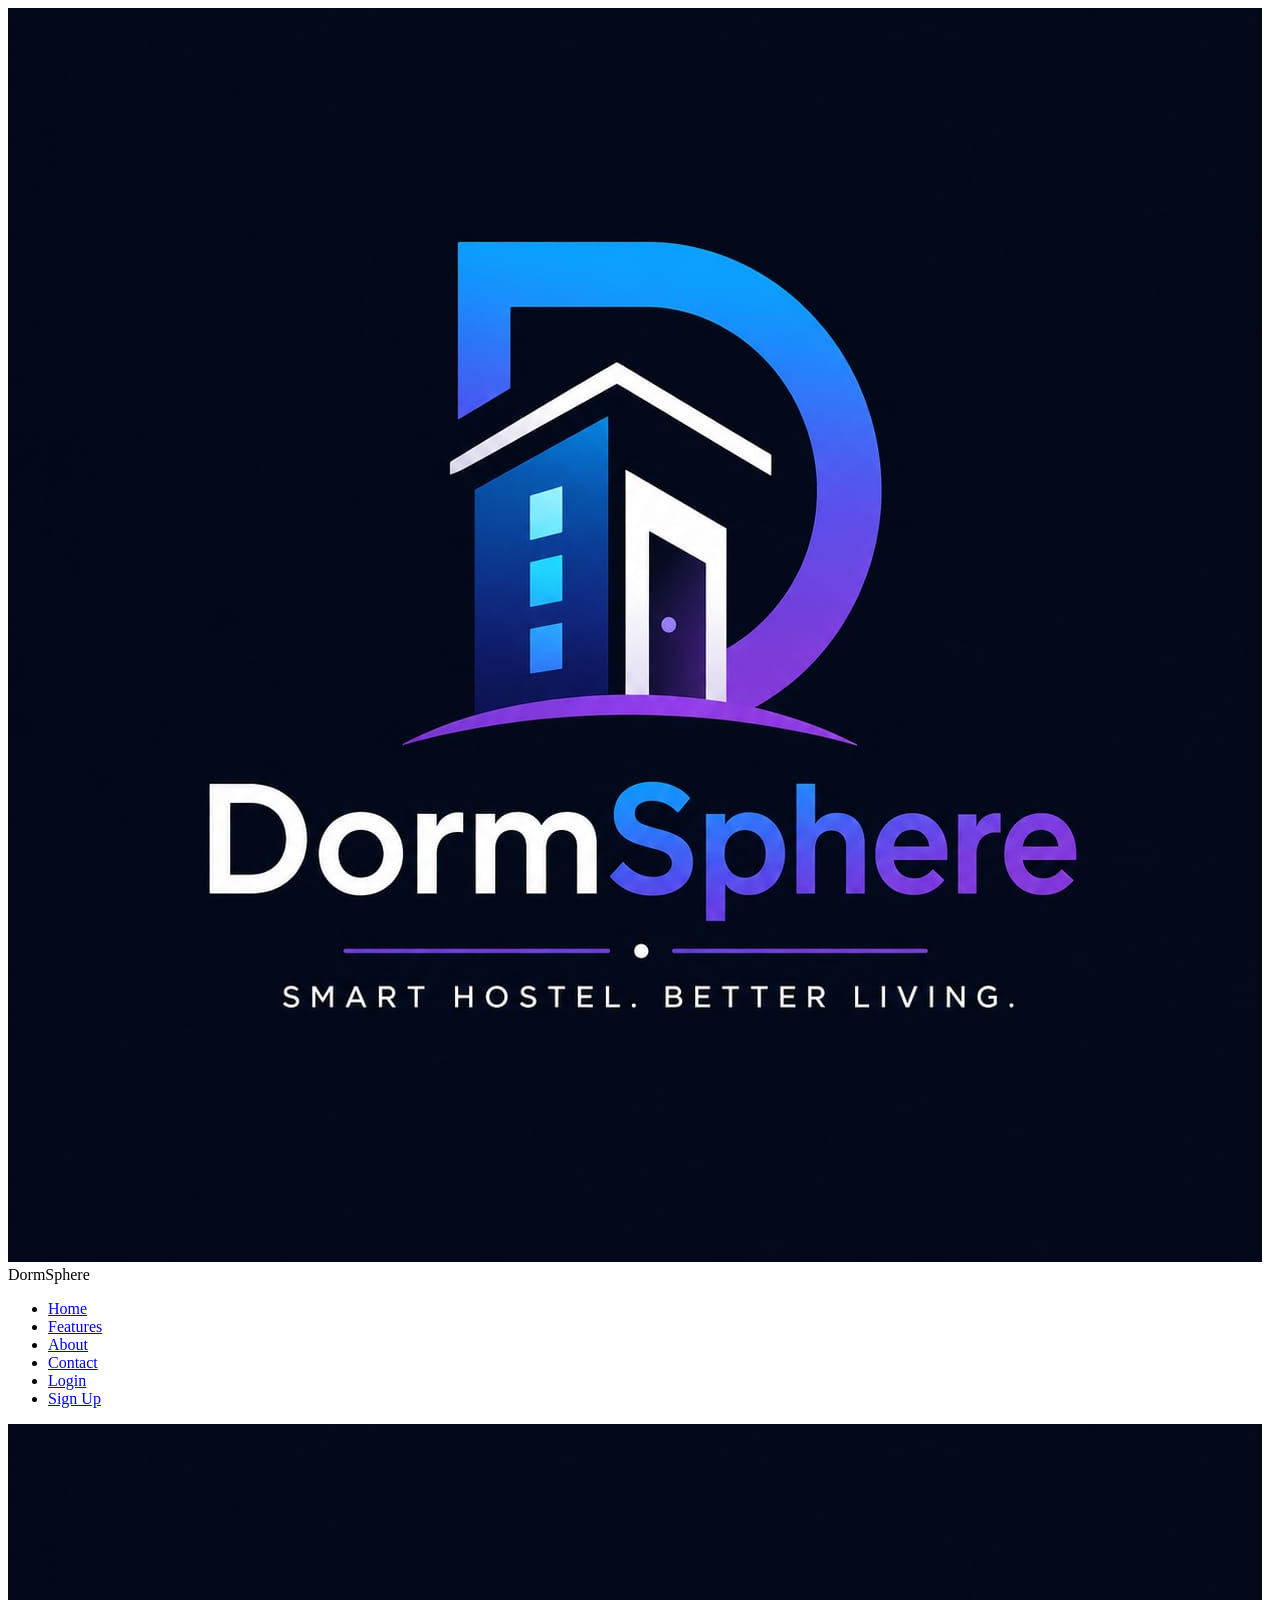
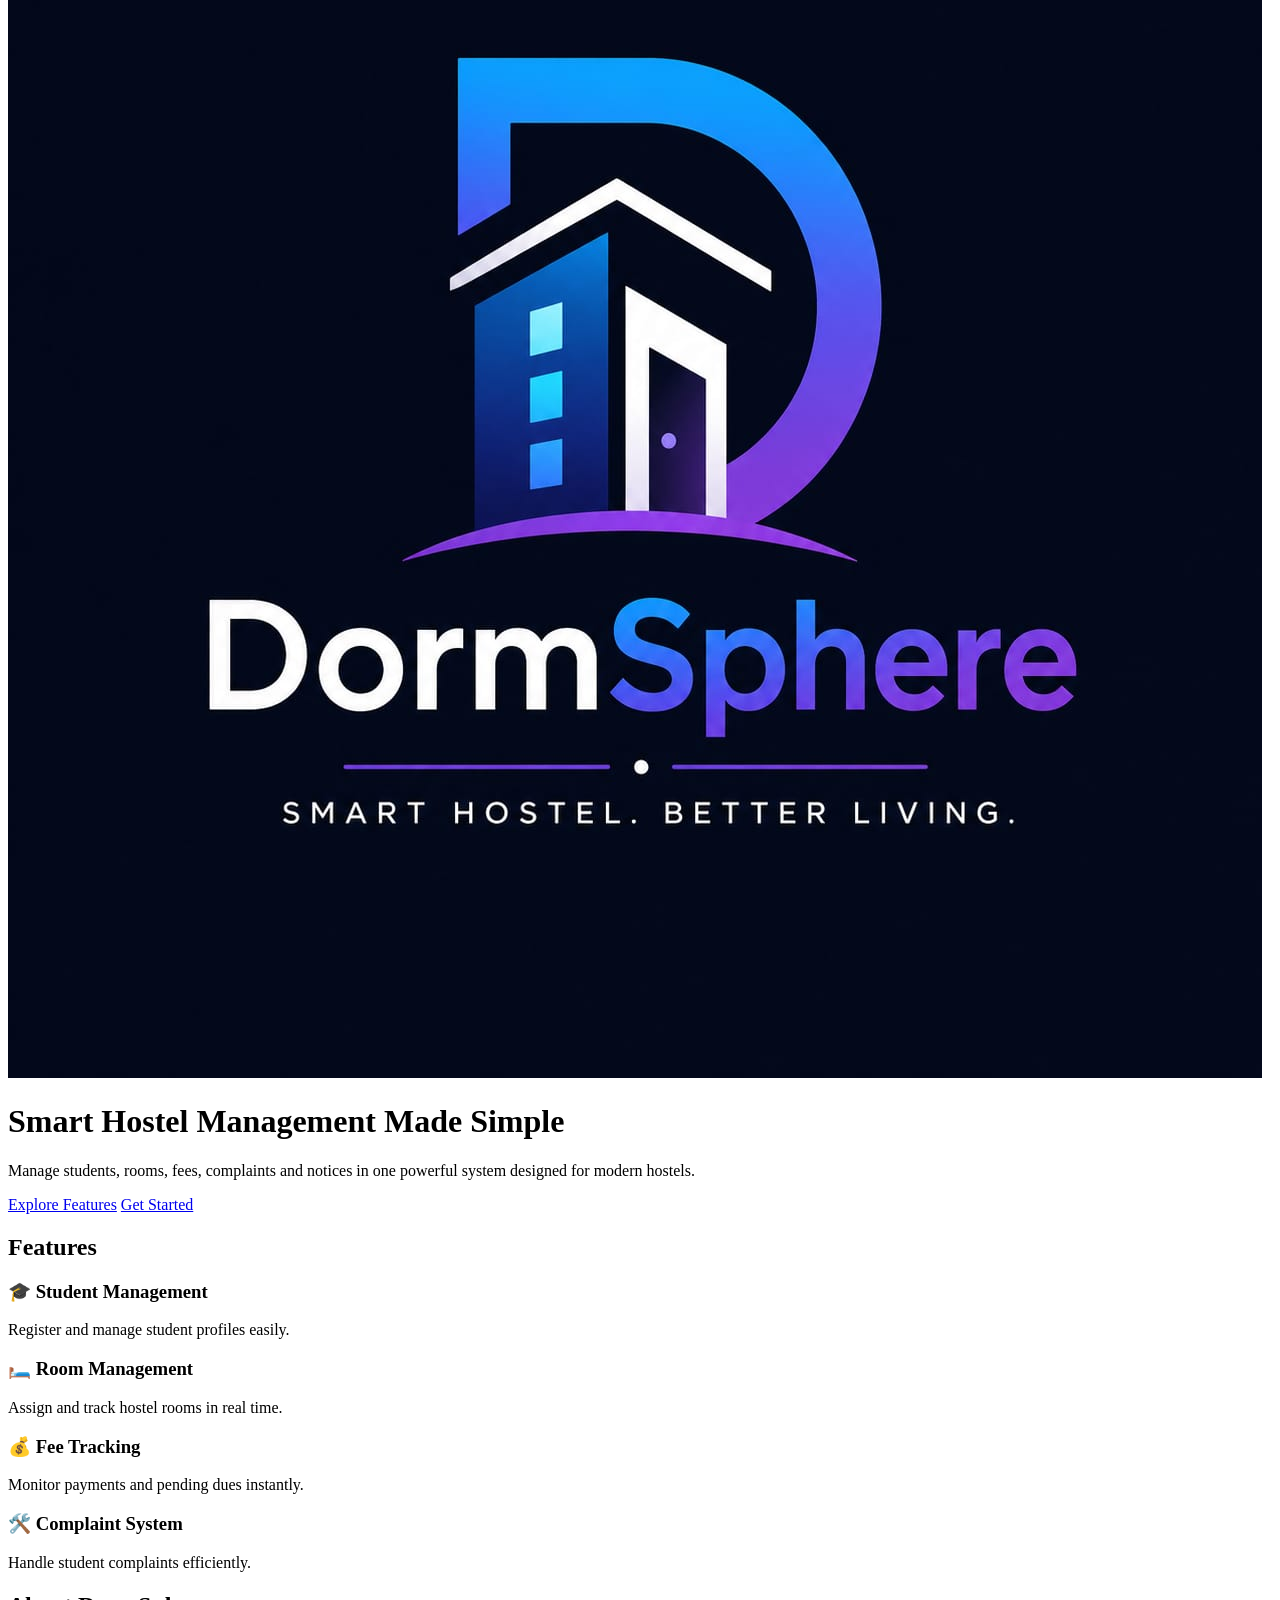
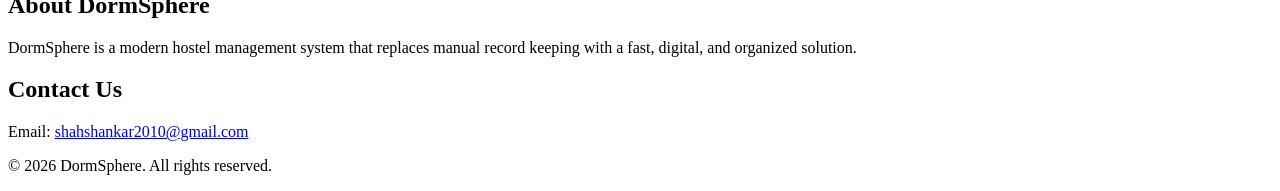
==== index.html @ fd1278fc "Add files via upload" ====
<!DOCTYPE html>
<html lang="en">
<head>
    <meta charset="UTF-8">
    <meta name="viewport" content="width=device-width, initial-scale=1.0">
    <title>DormSphere - Smart Hostel Management</title>
    <link rel="stylesheet" href="css/style.css">
    <link href="https://fonts.googleapis.com/css2?family=Poppins:wght@300;400;600;700&display=swap" rel="stylesheet">
</head>

<body>

<nav class="navbar">
    <div class="logo">
        <img src="logo.jpeg" alt="DormSphere Logo" class="logo-icon">
        <span>DormSphere</span>
    </div>

    <ul class="nav-links">
        <li><a href="#">Home</a></li>
        <li><a href="#features">Features</a></li>
        <li><a href="#about">About</a></li>
        <li><a href="#contact">Contact</a></li>
        <li><a href="pages/login.html" class="btn-small-primary">Login</a></li>
        <li><a href="pages/signup.html" class="btn-small-primary">Sign Up</a></li>
    </ul>
</nav>

<header class="hero">
    <div class="hero-container">
        
        <div class="hero-image">
            <img src="logo.jpeg" alt="DormSphere Hero Banner" class="large-logo">
        </div>

        <div class="hero-content">
            <h1>Smart Hostel Management Made Simple</h1>
            <p>
                Manage students, rooms, fees, complaints and notices in one powerful system designed for modern hostels.
            </p>

            <div class="hero-buttons">
                <a href="#features" class="btn">Explore Features</a>
                <a href="pages/login.html" class="btn-outline">Get Started</a>
            </div>
        </div>

    </div>
</header>

<main>
    <section class="features" id="features">
        <h2>Features</h2>

        <div class="feature-grid">
            <div class="card">
                <h3>🎓 Student Management</h3>
                <p>Register and manage student profiles easily.</p>
            </div>

            <div class="card">
                <h3>🛏️ Room Management</h3>
                <p>Assign and track hostel rooms in real time.</p>
            </div>

            <div class="card">
                <h3>💰 Fee Tracking</h3>
                <p>Monitor payments and pending dues instantly.</p>
            </div>

            <div class="card">
                <h3>🛠️ Complaint System</h3>
                <p>Handle student complaints efficiently.</p>
            </div>
        </div>
    </section>

    <section class="about" id="about">
        <h2>About DormSphere</h2>
        <p>
            DormSphere is a modern hostel management system that replaces manual record keeping with a fast,
            digital, and organized solution.
        </p>
    </section>

    <section class="contact" id="contact">
        <h2>Contact Us</h2>
        <p>Email: <a href="mailto:shahshankar2010@gmail.com">shahshankar2010@gmail.com</a></p>
    </section>
</main>

<footer>
    <p>© 2026 DormSphere. All rights reserved.</p>
</footer>

<script src="js/script.js"></script>
</body>
</html>
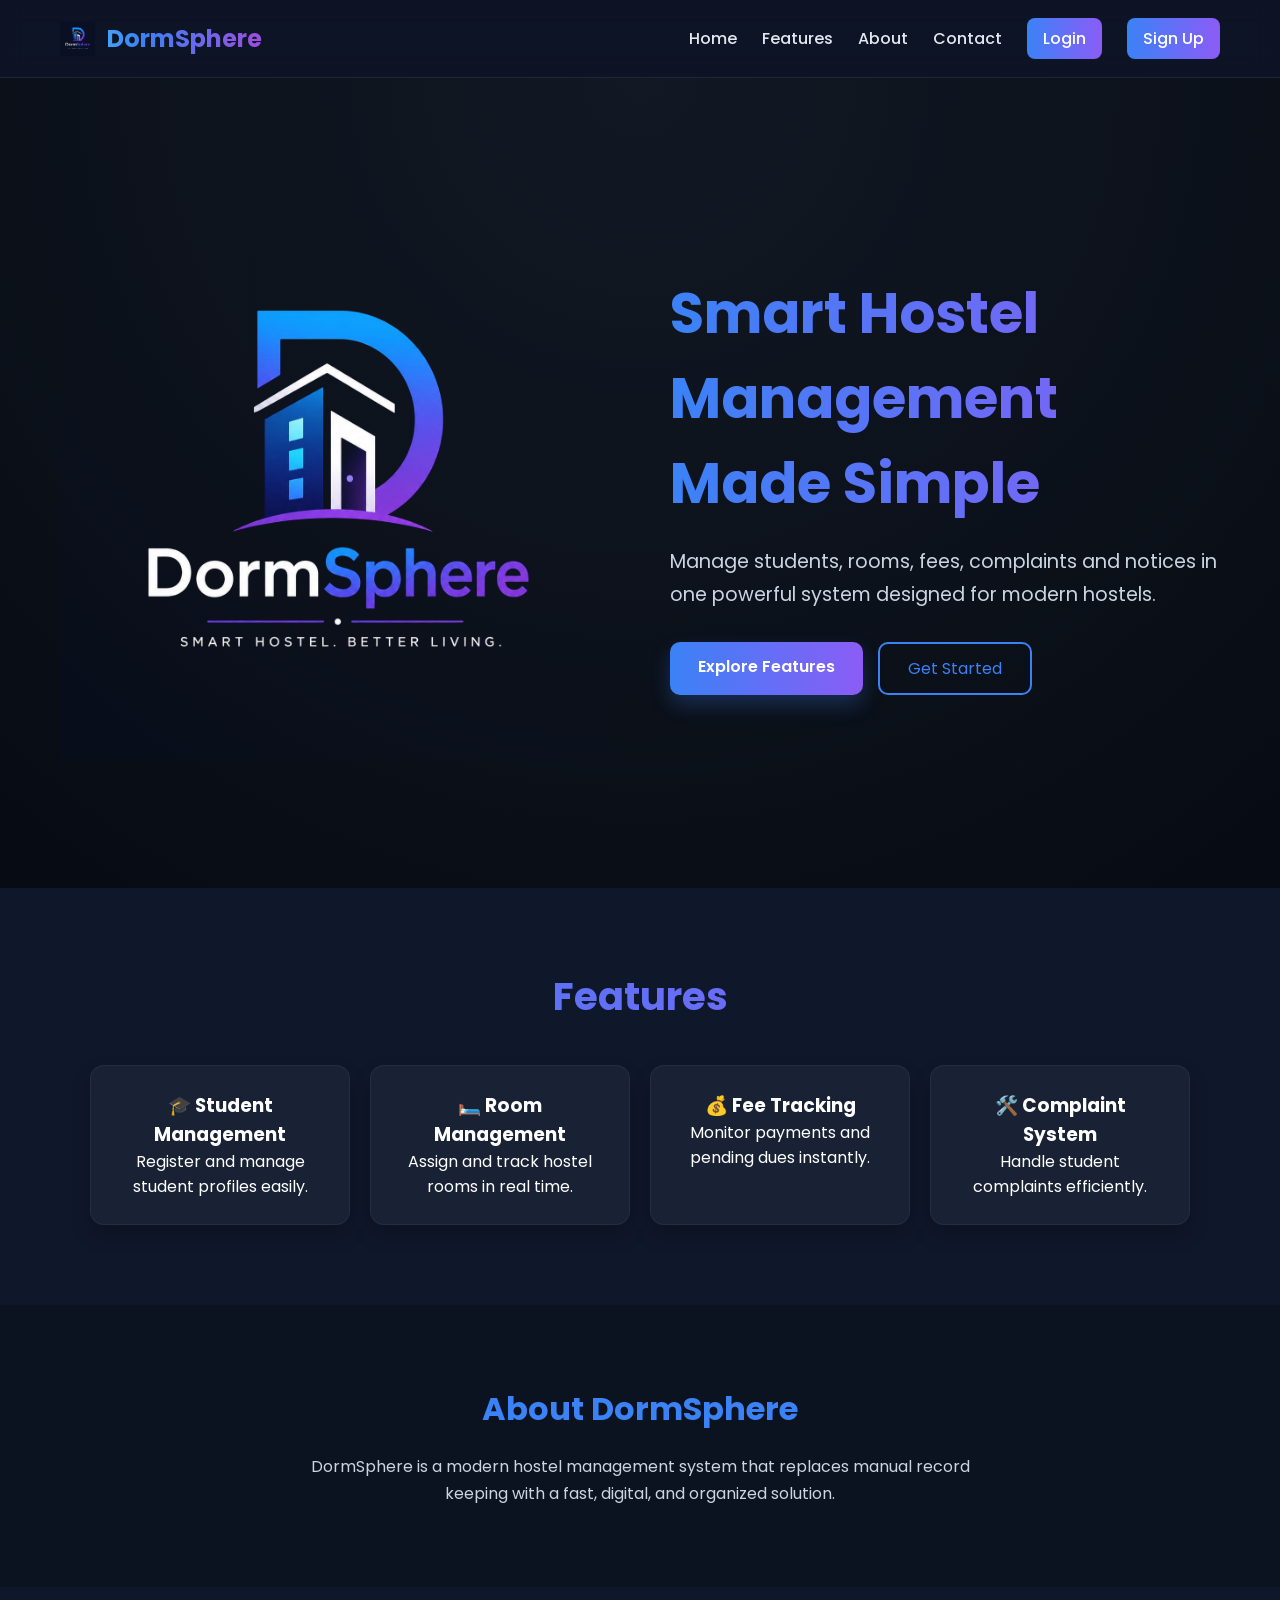
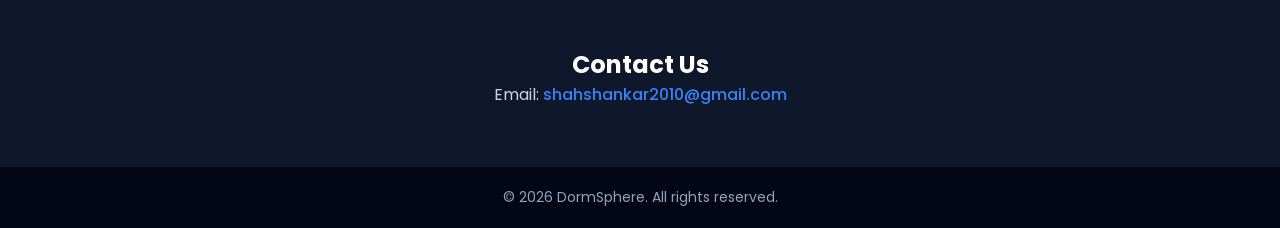
==== commit c00aa75c: "Add files via upload" ====
--- a/index.html
+++ b/index.html
@@ -4,7 +4,7 @@
     <meta charset="UTF-8">
     <meta name="viewport" content="width=device-width, initial-scale=1.0">
     <title>DormSphere - Smart Hostel Management</title>
-    <link rel="stylesheet" href="css/style.css">
+    <link rel="stylesheet" href="style.css">
     <link href="https://fonts.googleapis.com/css2?family=Poppins:wght@300;400;600;700&display=swap" rel="stylesheet">
 </head>
 
@@ -21,8 +21,8 @@
         <li><a href="#features">Features</a></li>
         <li><a href="#about">About</a></li>
         <li><a href="#contact">Contact</a></li>
-        <li><a href="pages/login.html" class="btn-small-primary">Login</a></li>
-        <li><a href="pages/signup.html" class="btn-small-primary">Sign Up</a></li>
+        <li><a href="login.html" class="btn-small-primary">Login</a></li>
+        <li><a href="signup.html" class="btn-small-primary">Sign Up</a></li>
     </ul>
 </nav>
 
@@ -41,7 +41,7 @@
 
             <div class="hero-buttons">
                 <a href="#features" class="btn">Explore Features</a>
-                <a href="pages/login.html" class="btn-outline">Get Started</a>
+                <a href="login.html" class="btn-outline">Get Started</a>
             </div>
         </div>
 
--- a/style.css
+++ b/style.css
@@ -0,0 +1,352 @@
+@import url('https://fonts.googleapis.com/css2?family=Poppins:wght@300;400;500;600;700&display=swap');
+
+/* ================= RESET ================= */
+* {
+    margin: 0;
+    padding: 0;
+    box-sizing: border-box;
+}
+
+body {
+    font-family: 'Poppins', sans-serif;
+    background: #0b1220; /* Primary background fallback */
+    color: white;
+    min-height: 100vh;
+}
+
+/* ================= NAVBAR ================= */
+.navbar {
+    display: flex;
+    justify-content: space-between;
+    align-items: center;
+    padding: 18px 60px;
+    background: rgba(15, 23, 42, 0.6);
+    backdrop-filter: blur(12px);
+    position: sticky;
+    top: 0;
+    z-index: 100;
+    border-bottom: 1px solid rgba(255,255,255,0.08);
+}
+
+.logo {
+    display: flex;
+    align-items: center;
+    gap: 12px;
+    font-size: 24px;
+    font-weight: 700;
+    /* Matched exactly to the cyan-blue and neon-purple from your logo image */
+    background: linear-gradient(90deg, #51cbf5 0%, #3b82f6 40%, #9d4edd 100%);
+    -webkit-background-clip: text;
+    -webkit-text-fill-color: transparent;
+}
+
+/* Styles the small image in the navbar */
+.logo-icon {
+    height: 35px;
+    width: auto;
+    object-fit: contain;
+}
+
+/* ================= NAV LINKS ================= */
+.nav-links {
+    display: flex;
+    list-style: none;
+    gap: 25px;
+    align-items: center; /* Keeps buttons aligned with normal links */
+}
+
+.nav-links a {
+    text-decoration: none;
+    color: #e2e8f0;
+    font-weight: 500;
+    transition: 0.3s;
+    position: relative;
+}
+
+.nav-links a::after {
+    content: "";
+    position: absolute;
+    left: 0;
+    bottom: -5px;
+    width: 0%;
+    height: 2px;
+    background: #3b82f6;
+    transition: 0.3s;
+}
+
+.nav-links a:hover::after {
+    width: 100%;
+}
+
+.nav-links a:hover {
+    color: #3b82f6;
+}
+
+/* ================= LOGIN / SIGNUP (FIXED CLASSES) ================= */
+.btn-small {
+    background: rgba(255, 255, 255, 0.1);
+    padding: 8px 16px;
+    border-radius: 8px;
+    color: white !important;
+    transition: 0.3s;
+    display: inline-block;
+    border: 1px solid rgba(255, 255, 255, 0.2);
+}
+
+/* Specific styling for the 'primary' Sign Up button */
+.btn-small.primary {
+    background: linear-gradient(90deg, #3b82f6, #8b5cf6);
+    border: none;
+}
+
+.btn-small:hover {
+    transform: translateY(-2px);
+    background: #3b82f6;
+}
+
+/* ================= HERO ================= */
+.hero {
+    min-height: 90vh;
+    display: flex;
+    justify-content: center;
+    align-items: center;
+    padding: 40px 60px;
+    background: linear-gradient(rgba(0,0,0,0.4), rgba(0,0,0,0.4)), radial-gradient(circle at top, #1e293b, #0b1220);
+}
+
+/* Holds the two columns together */
+.hero-container {
+    display: flex;
+    align-items: center;
+    justify-content: space-between;
+    max-width: 1200px;
+    width: 100%;
+    gap: 60px;
+}
+
+/* Controls the layout space for the left image */
+.hero-image {
+    flex: 1;
+    display: flex;
+    justify-content: center;
+    align-items: center;
+}
+
+/* Restricts large logo dimensions so it fits nicely on screen */
+.large-logo {
+    max-width: 100%;
+    height: auto;
+    max-height: 400px;
+    object-fit: contain;
+}
+
+/* Left aligns textual content to match reference imagery */
+.hero-content {
+    flex: 1;
+    text-align: left;
+}
+
+.hero h1 {
+    font-size: 3.5rem;
+    margin-bottom: 20px;
+    background: linear-gradient(90deg, #3b82f6, #8b5cf6);
+    -webkit-background-clip: text;
+    -webkit-text-fill-color: transparent;
+}
+
+.hero p {
+    font-size: 1.2rem;
+    color: #cbd5e1;
+    margin-bottom: 30px;
+    line-height: 1.7;
+}
+
+/* ================= HERO BUTTONS ================= */
+.hero-buttons {
+    display: flex;
+    justify-content: flex-start;
+    gap: 15px;
+}
+
+.btn {
+    background: linear-gradient(90deg, #3b82f6, #8b5cf6);
+    padding: 12px 28px;
+    border-radius: 10px;
+    text-decoration: none;
+    color: white;
+    font-weight: 600;
+    transition: 0.3s;
+    box-shadow: 0 10px 20px rgba(59, 130, 246, 0.25);
+}
+
+.btn:hover {
+    transform: translateY(-3px);
+    box-shadow: 0 15px 25px rgba(59, 130, 246, 0.35);
+}
+
+.btn-outline {
+    border: 2px solid #3b82f6;
+    padding: 12px 28px;
+    border-radius: 10px;
+    text-decoration: none;
+    color: #3b82f6;
+    transition: 0.3s;
+    display: inline-block;
+}
+
+.btn-outline:hover {
+    background: #3b82f6;
+    color: white;
+    transform: translateY(-3px);
+}
+
+/* ================= FEATURES ================= */
+.features {
+    padding: 80px 20px;
+    text-align: center;
+    background: #0f172a;
+}
+
+.features h2 {
+    font-size: 2.4rem;
+    margin-bottom: 40px;
+    background: linear-gradient(90deg, #3b82f6, #8b5cf6);
+    -webkit-background-clip: text;
+    -webkit-text-fill-color: transparent;
+}
+
+.feature-grid {
+    display: grid;
+    grid-template-columns: repeat(auto-fit, minmax(220px, 1fr));
+    gap: 20px;
+    max-width: 1100px;
+    margin: auto;
+}
+
+.card {
+    background: rgba(30, 41, 59, 0.7);
+    padding: 25px;
+    border-radius: 14px;
+    transition: 0.3s;
+    border: 1px solid rgba(255,255,255,0.05);
+    box-shadow: 0 10px 20px rgba(0,0,0,0.2);
+}
+
+.card:hover {
+    transform: translateY(-10px);
+    background: rgba(51, 65, 85, 0.9);
+    box-shadow: 0 20px 30px rgba(0,0,0,0.3);
+}
+
+/* ================= ABOUT ================= */
+.about {
+    padding: 80px 20px;
+    text-align: center;
+    background: #0b1220;
+}
+
+.about h2 {
+    font-size: 2rem;
+    margin-bottom: 20px;
+    color: #3b82f6;
+}
+
+.about p {
+    max-width: 700px;
+    margin: auto;
+    color: #cbd5e1;
+    line-height: 1.7;
+}
+
+/* ================= CONTACT ================= */
+.contact {
+    padding: 60px 20px;
+    text-align: center;
+    background: #0f172a;
+}
+
+.contact p {
+    color: #cbd5e1;
+}
+
+/* ================= FOOTER ================= */
+footer {
+    padding: 20px;
+    text-align: center;
+    background: #020617;
+    color: #94a3b8;
+    font-size: 14px;
+}
+.large-logo {
+    max-width: 100%;
+    height: auto;
+    max-height: 550px;
+    object-fit: contain;
+    mix-blend-mode: lighten; /* This hides the dark background box */
+}
+
+.logo-icon {
+    height: 35px;
+    width: auto;
+    object-fit: contain;
+    mix-blend-mode: lighten; /* This hides the dark background box in the nav */
+}
+/* ================= LOGIN / SIGNUP BUTTON FIXES ================= */
+/* Update these selector names if you decided to use hyphens in your HTML */
+.btn-small-primary {
+    background: linear-gradient(90deg, #3b82f6, #8b5cf6);
+    padding: 8px 16px;
+    border-radius: 8px;
+    color: white !important;
+    text-decoration: none;
+    transition: 0.3s;
+    display: inline-block;
+    border: none;
+}
+
+.btn-small-primary:hover {
+    transform: translateY(-2px);
+    box-shadow: 0 4px 12px rgba(59, 130, 246, 0.3);
+}
+
+/* ================= CONTACT LINK STYLING ================= */
+.contact p a {
+    color: #3b82f6;
+    text-decoration: none;
+    font-weight: 500;
+    transition: color 0.2s ease;
+}
+
+.contact p a:hover {
+    color: #8b5cf6;
+    text-decoration: underline;
+}
+
+/* ================= RESPONSIVE MOBILE FIXES ================= */
+@media (max-width: 768px) {
+    .navbar {
+        padding: 15px 24px;
+    }
+    
+    .nav-links {
+        display: none; /* Consider adding a mobile menu burger icon later! */
+    }
+
+    .hero-container {
+        flex-direction: column-reverse; /* Puts image on top, text on bottom on mobile */
+        gap: 30px;
+        text-align: center;
+    }
+
+    .hero-content {
+        text-align: center;
+    }
+
+    .hero-buttons {
+        justify-content: center;
+    }
+
+    .hero h1 {
+        font-size: 2.2rem;
+    }
+}
